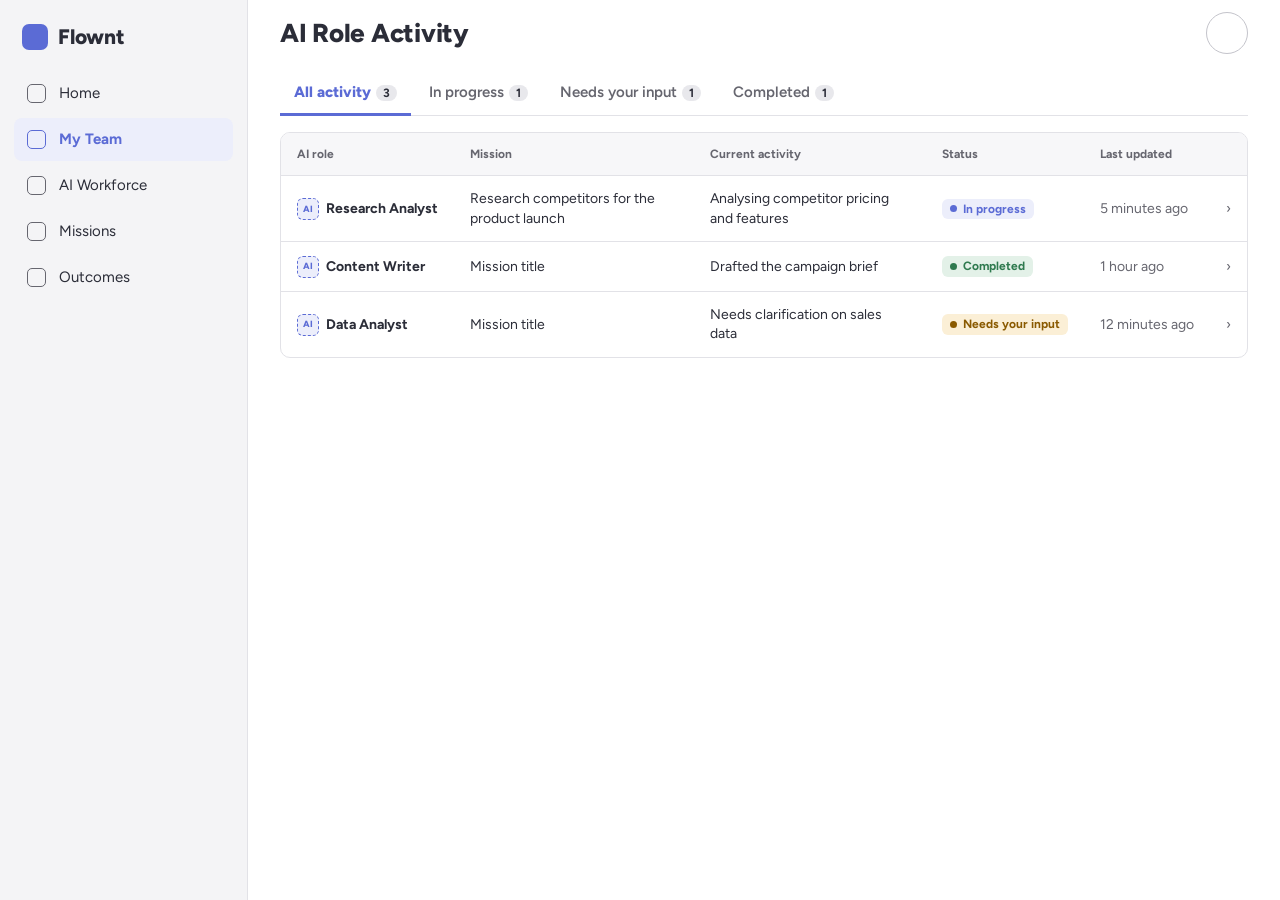
==== activity.html @ 868045d5 "Add the AI Role Activity page The AI Role Activity button on My Team opens a page with status filter" ====
<!doctype html>
<html lang="en">
<head>
<meta charset="utf-8">
<meta name="viewport" content="width=device-width, initial-scale=1, viewport-fit=cover">
<title>Flownt AI Role Activity</title>
<link rel="icon" href="data:image/svg+xml,%3Csvg xmlns='http://www.w3.org/2000/svg' viewBox='0 0 32 32'%3E%3Crect width='32' height='32' rx='8' fill='%231a1a1f'/%3E%3C/svg%3E">
<link rel="preconnect" href="https://fonts.googleapis.com">
<link rel="stylesheet" href="https://fonts.googleapis.com/css2?family=Figtree:wght@400;600;800&display=swap">
<link rel="stylesheet" href="shell.css">
<style>
/* AI Role Activity: status filters, activity feed | activity detail panel. Shared tokens and shell live in shell.css. */
.app.has-panel { grid-template-columns: 248px minmax(0, 1fr) 420px; }
.content { padding-top: 6px; }
.muted { color: var(--muted); }

.filters { display: flex; gap: 4px; flex-wrap: wrap; border-bottom: 1.5px solid var(--line-soft); margin-bottom: 16px; }
.filter { padding: 10px 14px; font-weight: 600; color: var(--muted); border-bottom: 3px solid transparent; margin-bottom: -1.5px; white-space: nowrap; }
.filter.on { color: var(--accent); font-weight: 800; border-color: var(--accent); }
.filter .n { font-size: 12px; background: var(--chip); color: var(--ink); border-radius: 99px; padding: 1px 7px; margin-left: 5px; font-weight: 700; }

.tw { border: 1.5px solid var(--line-soft); border-radius: var(--r); overflow-x: auto; }
table { border-collapse: collapse; width: 100%; }
th, td { text-align: left; padding: 13px 16px; border-bottom: 1px solid var(--line-soft); vertical-align: middle; font-size: 14px; }
th { font-size: 12px; font-weight: 700; color: var(--muted); background: var(--sunk); white-space: nowrap; }
tbody tr:last-child td { border-bottom: 0; }
tr.click { cursor: pointer; }
tr.click:hover td { background: var(--sunk); }
tr.click:focus-visible { outline: 2px solid var(--accent); outline-offset: -2px; }
tr.sel td { background: var(--accent-soft); }
tr.sel td:first-child { box-shadow: inset 3px 0 0 var(--accent); }
.role { display: inline-flex; align-items: center; gap: 7px; font-weight: 700; white-space: nowrap; }
.role i { width: 22px; height: 22px; border-radius: 6px; background: var(--accent-soft); color: var(--accent); border: 1.5px dashed var(--accent); display: grid; place-items: center; font-style: normal; font-weight: 800; font-size: 9px; flex: none; }
td.when { color: var(--muted); white-space: nowrap; }
.chev { color: var(--muted); text-align: right; width: 28px; }
.status { display: inline-flex; align-items: center; gap: 6px; border-radius: 6px; padding: 2px 8px; font-size: 12px; font-weight: 700; white-space: nowrap; }
.status::before { content: ""; width: 7px; height: 7px; border-radius: 50%; background: currentColor; }
.status.progress { color: var(--accent); background: var(--accent-soft); }
.status.input { color: var(--warn); background: var(--warn-bg); }
.status.done { color: var(--good); background: var(--good-bg); }
.empty { padding: 18px 16px; color: var(--muted); font-size: 14px; }

/* Activity detail */
.panel { border-left: 1px solid var(--line-soft); display: flex; flex-direction: column; gap: 18px; min-width: 0; background: var(--bg); overflow-y: auto; padding: 22px; }
.p-head { display: flex; align-items: flex-start; gap: 12px; }
.p-head h2 { font-size: 19px; font-weight: 800; margin-bottom: 4px; }
.p-head .x { margin-left: auto; width: 38px; height: 38px; border: 1.5px solid var(--line); border-radius: 8px; font-size: 17px; flex: none; display: grid; place-items: center; }
.sec { display: flex; flex-direction: column; gap: 8px; }
.sec h3 { font-size: 13px; font-weight: 700; letter-spacing: .05em; text-transform: uppercase; color: var(--muted); }
.sec p { font-size: 14px; }
.kv { display: flex; justify-content: space-between; gap: 12px; font-size: 14px; padding: 8px 0; border-bottom: 1px solid var(--line-soft); }
.kv:last-child { border-bottom: 0; }
.kv span:first-child { color: var(--muted); }
.kv span:last-child { font-weight: 600; text-align: right; }
.output { background: var(--sunk); border: 1.5px solid var(--line-soft); border-radius: 10px; padding: 12px 14px; font-size: 14px; }
.steps { display: flex; flex-direction: column; gap: 8px; margin: 0; padding: 0; list-style: none; }
.steps li { display: flex; gap: 10px; align-items: flex-start; font-size: 14px; }
.steps li::before { content: "✓"; width: 20px; height: 20px; border-radius: 50%; background: var(--good-bg); color: var(--good); display: grid; place-items: center; font-size: 11px; font-weight: 800; flex: none; }
.input-box { border-radius: 10px; padding: 12px 14px; font-size: 14px; }
.input-box.yes { background: var(--warn-bg); color: var(--warn); font-weight: 600; }
.input-box.no { background: var(--sunk); color: var(--muted); }

@media (max-width: 1180px) {
  .app.has-panel { grid-template-columns: 248px minmax(0, 1fr); }
  .panel { position: fixed; top: 0; right: 0; bottom: 0; width: min(440px, 100vw); z-index: 50; box-shadow: -10px 0 40px rgba(0,0,0,.18);
    padding-top: calc(22px + env(safe-area-inset-top, 0px)); padding-bottom: calc(22px + env(safe-area-inset-bottom, 0px)); padding-right: max(22px, env(safe-area-inset-right, 0px)); }
}
@media (max-width: 860px) {
  .app.has-panel { grid-template-columns: minmax(0, 1fr); }
  .content { padding-top: 10px; }
  .filters { flex-wrap: nowrap; overflow-x: auto; }
  thead { display: none; }
  table, tbody, tr, td { display: block; }
  tr { display: grid; grid-template-columns: minmax(0, 1fr) auto; gap: 6px 12px; padding: 12px 14px; border-bottom: 1px solid var(--line-soft); }
  tbody tr:last-child { border-bottom: 0; }
  td { padding: 0; border: 0; grid-column: 1; }
  td.chev { grid-column: 2; grid-row: 1 / span 5; align-self: center; }
  td[data-label]::before { content: attr(data-label) ": "; color: var(--muted); }
  tr.click:hover td, tr.sel td { background: none; }
  tr.sel { background: var(--accent-soft); box-shadow: inset 3px 0 0 var(--accent); }
  tr.sel td:first-child { box-shadow: none; }
}
</style>
</head>
<body>
<div class="app" id="app">
  <aside class="sidebar" id="sidebar"></aside>
  <div class="main">
    <header class="topbar" id="topbar"></header>
    <main class="content" id="content"></main>
  </div>
  <aside class="panel" id="panel" hidden></aside>
</div>
<div class="toast" id="toast" hidden></div>

<script src="shell.js"></script>
<script>
const STATUS = { progress: "In progress", input: "Needs your input", done: "Completed" };
const FILTERS = [["all", "All activity"], ["progress", "In progress"], ["input", "Needs your input"], ["done", "Completed"]];
const ACTIVITY = [
  { id: "a1", role: "Research Analyst", mission: "Research competitors for the product launch", activity: "Analysing competitor pricing and features", status: "progress", updated: "5 minutes ago",
    output: "Output goes here.", done: ["Step completed goes here.", "Step completed goes here."], question: "" },
  { id: "a2", role: "Content Writer", mission: "Mission title", activity: "Drafted the campaign brief", status: "done", updated: "1 hour ago",
    output: "Output goes here.", done: ["Step completed goes here.", "Step completed goes here.", "Step completed goes here."], question: "" },
  { id: "a3", role: "Data Analyst", mission: "Mission title", activity: "Needs clarification on sales data", status: "input", updated: "12 minutes ago",
    output: "Output goes here.", done: ["Step completed goes here."], question: "Needs clarification on sales data" },
];
const S = { filter: "all", open: null };
const $ = (s) => document.querySelector(s);
const esc = Shell.esc;
const statusTag = (s) => `<span class="status ${s}">${STATUS[s]}</span>`;

function render() {
  $("#content").innerHTML = `
    <div class="filters" role="tablist">${FILTERS.map(([k, l]) => {
      const n = k === "all" ? ACTIVITY.length : ACTIVITY.filter((a) => a.status === k).length;
      return `<button class="filter ${S.filter === k ? "on" : ""}" role="tab" aria-selected="${S.filter === k}" data-action="filter" data-k="${k}">${l}<span class="n">${n}</span></button>`;
    }).join("")}</div>
    <div class="tw" id="feed"></div>`;
  renderFeed();
  renderPanel();
}

function renderFeed() {
  const rows = ACTIVITY.filter((a) => S.filter === "all" || a.status === S.filter);
  $("#feed").innerHTML = `<table>
    <thead><tr><th>AI role</th><th>Mission</th><th>Current activity</th><th>Status</th><th>Last updated</th><th class="chev"></th></tr></thead>
    <tbody>${rows.map((a) => `<tr class="click ${S.open === a.id ? "sel" : ""}" tabindex="0" data-action="open" data-id="${a.id}" aria-label="Open ${esc(a.role)} activity">
      <td><span class="role"><i>AI</i>${esc(a.role)}</span></td>
      <td data-label="Mission">${esc(a.mission)}</td>
      <td data-label="Current activity">${esc(a.activity)}</td>
      <td>${statusTag(a.status)}</td>
      <td class="when" data-label="Last updated">${esc(a.updated)}</td>
      <td class="chev" aria-hidden="true">›</td></tr>`).join("")}</tbody></table>
    ${rows.length ? "" : `<p class="empty">No activity here right now.</p>`}`;
}

function renderPanel() {
  const a = ACTIVITY.find((x) => x.id === S.open), panel = $("#panel");
  $("#app").classList.toggle("has-panel", !!a);
  panel.hidden = !a;
  if (!a) return;
  panel.innerHTML = `
    <div class="p-head"><div><h2>${esc(a.role)}</h2>${statusTag(a.status)}</div><button class="x" data-action="close" aria-label="Close">✕</button></div>
    <div class="sec"><div>
      <div class="kv"><span>Mission</span><span>${esc(a.mission)}</span></div>
      <div class="kv"><span>Current activity</span><span>${esc(a.activity)}</span></div>
      <div class="kv"><span>Last updated</span><span>${esc(a.updated)}</span></div></div></div>
    <div class="sec"><h3>Output</h3><div class="output">${esc(a.output)}</div></div>
    <div class="sec"><h3>What it has done so far</h3><ul class="steps">${a.done.map((d) => `<li>${esc(d)}</li>`).join("")}</ul></div>
    <div class="sec"><h3>Needs human input</h3>${a.question ? `<div class="input-box yes">Yes · ${esc(a.question)}</div>` : `<div class="input-box no">No input needed</div>`}</div>`;
}

document.addEventListener("click", (e) => {
  const el = e.target.closest("[data-action]");
  if (!el) return;
  if (el.dataset.action === "filter") { S.filter = el.dataset.k; render(); }
  if (el.dataset.action === "open") { S.open = el.dataset.id; renderFeed(); renderPanel(); }
  if (el.dataset.action === "close") { S.open = null; renderFeed(); renderPanel(); }
});
document.addEventListener("keydown", (e) => {
  const row = e.target.closest?.("tr.click");
  if (row && (e.key === "Enter" || e.key === " ")) { e.preventDefault(); row.click(); }
  if (e.key === "Escape" && S.open) { S.open = null; renderFeed(); renderPanel(); }
});

Shell.mount("team", { title: "AI Role Activity", needs: false });
render();
</script>
</body>
</html>
---- shell.css ----
/* Flownt prototype — shared tokens and app shell (sidebar + utility bar) for every page.
   Wireframe greys, soft indigo as the one accent, muted status colours. */
:root {
  --bg: #ffffff;
  --side: #f4f4f6;
  --sunk: #f7f7f9;
  --chip: #e8e8ec;
  --line: #c4c4cb;
  --line-soft: #e2e2e7;
  --ink: #2b2d38;
  --accent: #5b6bd5;
  --accent-ink: #ffffff;
  --accent-soft: #eceefb;
  --muted: #66666f;
  --scrim: rgba(20, 20, 26, .38);
  --good: #2f7a4f; --good-bg: #e3f1e8;
  --warn: #8a5a00; --warn-bg: #fbefd6;
  --bad: #a3322b; --bad-bg: #f8e0de;
  --font: "Figtree", ui-sans-serif, system-ui, -apple-system, "Segoe UI", sans-serif;
  --r: 10px;
  color-scheme: light;
}
@media (prefers-color-scheme: dark) {
  :root:not([data-theme="light"]) {
    --bg: #141417; --side: #1b1b1f; --sunk: #19191d; --chip: #2b2b31;
    --line: #4a4a53; --line-soft: #2e2e35; --ink: #e6e7ee; --muted: #a0a0aa; --scrim: rgba(0, 0, 0, .6); --accent: #8e9bf0; --accent-ink: #141417; --accent-soft: #252a45;
    --good: #7cc79a; --good-bg: #1d3326; --warn: #e5b45a; --warn-bg: #3a2e14; --bad: #f08a80; --bad-bg: #3d1f1c;
    color-scheme: dark;
  }
}
:root[data-theme="dark"] {
  --bg: #141417; --side: #1b1b1f; --sunk: #19191d; --chip: #2b2b31;
  --line: #4a4a53; --line-soft: #2e2e35; --ink: #e6e7ee; --muted: #a0a0aa; --scrim: rgba(0, 0, 0, .6); --accent: #8e9bf0; --accent-ink: #141417; --accent-soft: #252a45;
  --good: #7cc79a; --good-bg: #1d3326; --warn: #e5b45a; --warn-bg: #3a2e14; --bad: #f08a80; --bad-bg: #3d1f1c;
  color-scheme: dark;
}

*, *::before, *::after { box-sizing: border-box; }
[hidden] { display: none !important; }
html, body { height: 100%; }
body { margin: 0; background: var(--bg); color: var(--ink); font-family: var(--font); font-size: 15px; line-height: 1.4; }
button, input, select, textarea { font: inherit; color: inherit; }
button { cursor: pointer; background: none; border: 0; padding: 0; text-align: inherit; }
:focus-visible { outline: 2px solid var(--accent); outline-offset: 2px; }
h1, h2, h3, p { margin: 0; }
.muted { color: var(--muted); }

.app { display: grid; grid-template-columns: 248px minmax(0, 1fr); height: 100%; }

/* Main nav */
.sidebar { background: var(--side); border-right: 1px solid var(--line-soft); padding: 22px 14px; display: flex; flex-direction: column; gap: 3px; overflow-y: auto; }
.brand { display: flex; align-items: center; gap: 10px; font-weight: 800; font-size: 21px; padding: 0 8px 18px; color: inherit; text-decoration: none; }
.brand i { width: 26px; height: 26px; border-radius: 7px; background: var(--accent); display: block; }
.nav { display: flex; align-items: center; gap: 13px; padding: 11px 13px; border-radius: 8px; font-size: 15px; width: 100%; color: inherit; text-decoration: none; }
.nav i { width: 19px; height: 19px; border: 1.5px solid var(--muted); border-radius: 5px; flex: none; }
.nav:hover { background: var(--chip); }
.nav.on { background: var(--accent-soft); color: var(--accent); font-weight: 700; }
.nav.on i { border-color: var(--accent); }
/* Utility bar */
.main { display: flex; flex-direction: column; min-width: 0; overflow: hidden; }
.topbar { display: flex; align-items: center; gap: 14px; padding: 12px 32px; }
.menu-btn { display: none; width: 40px; height: 40px; border: 1.5px solid var(--line); border-radius: 8px; font-size: 18px; flex: none; place-items: center; }
.top-title { font-size: 26px; font-weight: 800; letter-spacing: -.01em; white-space: nowrap; overflow: hidden; text-overflow: ellipsis; min-width: 0; }
.top-right { margin-left: auto; display: flex; align-items: center; gap: 12px; }
.needs-btn { display: flex; align-items: center; gap: 9px; border: 1.5px solid var(--line); border-radius: 99px; padding: 8px 10px 8px 13px; font-weight: 600; white-space: nowrap; }
.needs-btn:hover { border-color: var(--accent); }
.needs-btn i { width: 16px; height: 16px; border: 1.5px solid var(--muted); border-radius: 4px; flex: none; }
.needs-btn b { background: var(--accent); color: var(--accent-ink); border-radius: 99px; min-width: 22px; height: 22px; display: grid; place-items: center; font-size: 12px; padding: 0 6px; }
.me { width: 42px; height: 42px; border-radius: 50%; border: 1.5px solid var(--line); background: var(--bg); flex: none; }

.content { overflow-y: auto; padding: 30px 32px 56px; flex: 1; }
.ph { display: flex; align-items: flex-start; justify-content: space-between; gap: 16px; flex-wrap: wrap; margin-bottom: 22px; }
.ph h1 { font-size: 30px; font-weight: 800; letter-spacing: -.01em; margin-bottom: 4px; }
.lede { color: var(--muted); font-size: 16px; }

.btn { display: inline-flex; align-items: center; justify-content: center; gap: 6px; border: 1.5px solid var(--line); border-radius: 8px; padding: 9px 16px; font-weight: 600; background: var(--bg); white-space: nowrap; }
.btn:hover { border-color: var(--accent); }
.btn.primary { background: var(--accent); border-color: var(--accent); color: var(--accent-ink); }
.btn.primary:hover { opacity: .88; }

.toast { position: fixed; left: 50%; bottom: calc(24px + env(safe-area-inset-bottom, 0px)); transform: translateX(-50%); background: var(--ink); color: var(--bg); padding: 11px 18px; border-radius: 8px; font-weight: 600; z-index: 80; max-width: calc(100vw - 32px); }

@media (max-width: 860px) {
  .app { grid-template-columns: minmax(0, 1fr); }
  .sidebar { position: fixed; top: 0; bottom: 0; left: 0; width: 272px; z-index: 55; transform: translateX(-100%); transition: transform .2s;
    padding-left: max(14px, env(safe-area-inset-left, 0px)); padding-top: calc(22px + env(safe-area-inset-top, 0px)); }
  .sidebar.open { transform: none; box-shadow: 10px 0 40px rgba(0,0,0,.2); }
  .menu-btn { display: grid; }
  .topbar, .content { padding-left: max(16px, env(safe-area-inset-left, 0px)); padding-right: max(16px, env(safe-area-inset-right, 0px)); }
  .top-title { font-size: 20px; }
  .topbar { gap: 8px; padding-top: calc(10px + env(safe-area-inset-top, 0px)); padding-bottom: 10px; }
  .content { padding-top: 22px; }
  .needs-btn { padding: 7px 9px; }
  .needs-btn .lbl, .needs-btn i { display: none; }
  .me { width: 38px; height: 38px; }
  .ph h1 { font-size: 25px; }
}
@media (prefers-reduced-motion: reduce) { * { transition: none !important; } }
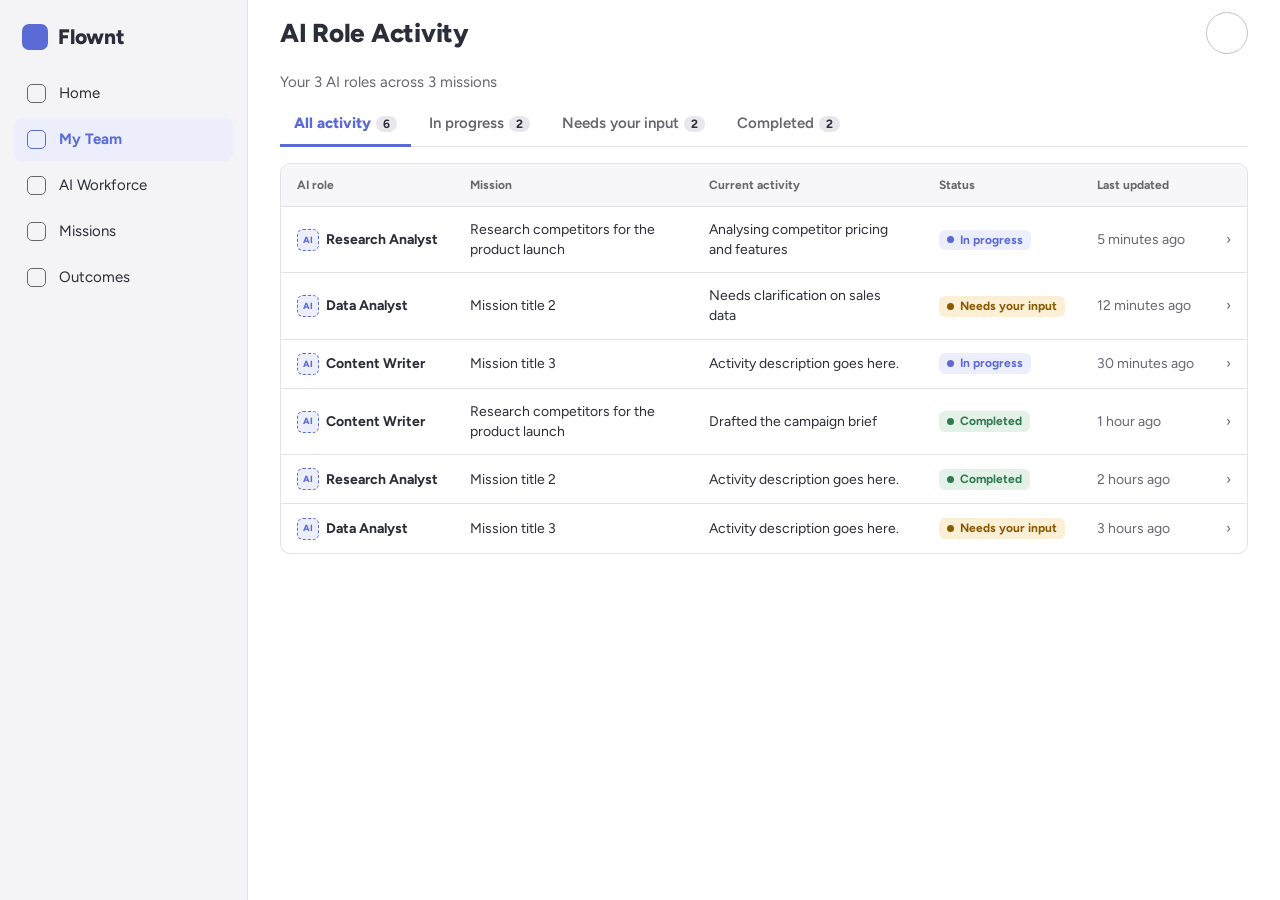
==== commit adb33d98: "Show AI role activity across all missions The feed now covers every mission the person's AI roles wo" ====
--- a/activity.html
+++ b/activity.html
@@ -14,6 +14,7 @@
 .content { padding-top: 6px; }
 .muted { color: var(--muted); }
 
+.scope { color: var(--muted); font-size: 15px; margin-bottom: 10px; }
 .filters { display: flex; gap: 4px; flex-wrap: wrap; border-bottom: 1.5px solid var(--line-soft); margin-bottom: 16px; }
 .filter { padding: 10px 14px; font-weight: 600; color: var(--muted); border-bottom: 3px solid transparent; margin-bottom: -1.5px; white-space: nowrap; }
 .filter.on { color: var(--accent); font-weight: 800; border-color: var(--accent); }
@@ -97,13 +98,16 @@
 <script>
 const STATUS = { progress: "In progress", input: "Needs your input", done: "Completed" };
 const FILTERS = [["all", "All activity"], ["progress", "In progress"], ["input", "Needs your input"], ["done", "Completed"]];
+// Activity from every mission the person's AI roles are involved in, newest first.
+const M1 = "Research competitors for the product launch", M2 = "Mission title 2", M3 = "Mission title 3";
+const steps = (n) => Array.from({ length: n }, () => "Step completed goes here.");
 const ACTIVITY = [
-  { id: "a1", role: "Research Analyst", mission: "Research competitors for the product launch", activity: "Analysing competitor pricing and features", status: "progress", updated: "5 minutes ago",
-    output: "Output goes here.", done: ["Step completed goes here.", "Step completed goes here."], question: "" },
-  { id: "a2", role: "Content Writer", mission: "Mission title", activity: "Drafted the campaign brief", status: "done", updated: "1 hour ago",
-    output: "Output goes here.", done: ["Step completed goes here.", "Step completed goes here.", "Step completed goes here."], question: "" },
-  { id: "a3", role: "Data Analyst", mission: "Mission title", activity: "Needs clarification on sales data", status: "input", updated: "12 minutes ago",
-    output: "Output goes here.", done: ["Step completed goes here."], question: "Needs clarification on sales data" },
+  { id: "a1", role: "Research Analyst", mission: M1, activity: "Analysing competitor pricing and features", status: "progress", updated: "5 minutes ago", output: "Output goes here.", done: steps(2), question: "" },
+  { id: "a2", role: "Data Analyst", mission: M2, activity: "Needs clarification on sales data", status: "input", updated: "12 minutes ago", output: "Output goes here.", done: steps(1), question: "Needs clarification on sales data" },
+  { id: "a3", role: "Content Writer", mission: M3, activity: "Activity description goes here.", status: "progress", updated: "30 minutes ago", output: "Output goes here.", done: steps(2), question: "" },
+  { id: "a4", role: "Content Writer", mission: M1, activity: "Drafted the campaign brief", status: "done", updated: "1 hour ago", output: "Output goes here.", done: steps(3), question: "" },
+  { id: "a5", role: "Research Analyst", mission: M2, activity: "Activity description goes here.", status: "done", updated: "2 hours ago", output: "Output goes here.", done: steps(3), question: "" },
+  { id: "a6", role: "Data Analyst", mission: M3, activity: "Activity description goes here.", status: "input", updated: "3 hours ago", output: "Output goes here.", done: steps(1), question: "Question for you goes here." },
 ];
 const S = { filter: "all", open: null };
 const $ = (s) => document.querySelector(s);
@@ -112,6 +116,7 @@
 
 function render() {
   $("#content").innerHTML = `
+    <p class="scope">Your ${new Set(ACTIVITY.map((a) => a.role)).size} AI roles across ${new Set(ACTIVITY.map((a) => a.mission)).size} missions</p>
     <div class="filters" role="tablist">${FILTERS.map(([k, l]) => {
       const n = k === "all" ? ACTIVITY.length : ACTIVITY.filter((a) => a.status === k).length;
       return `<button class="filter ${S.filter === k ? "on" : ""}" role="tab" aria-selected="${S.filter === k}" data-action="filter" data-k="${k}">${l}<span class="n">${n}</span></button>`;
